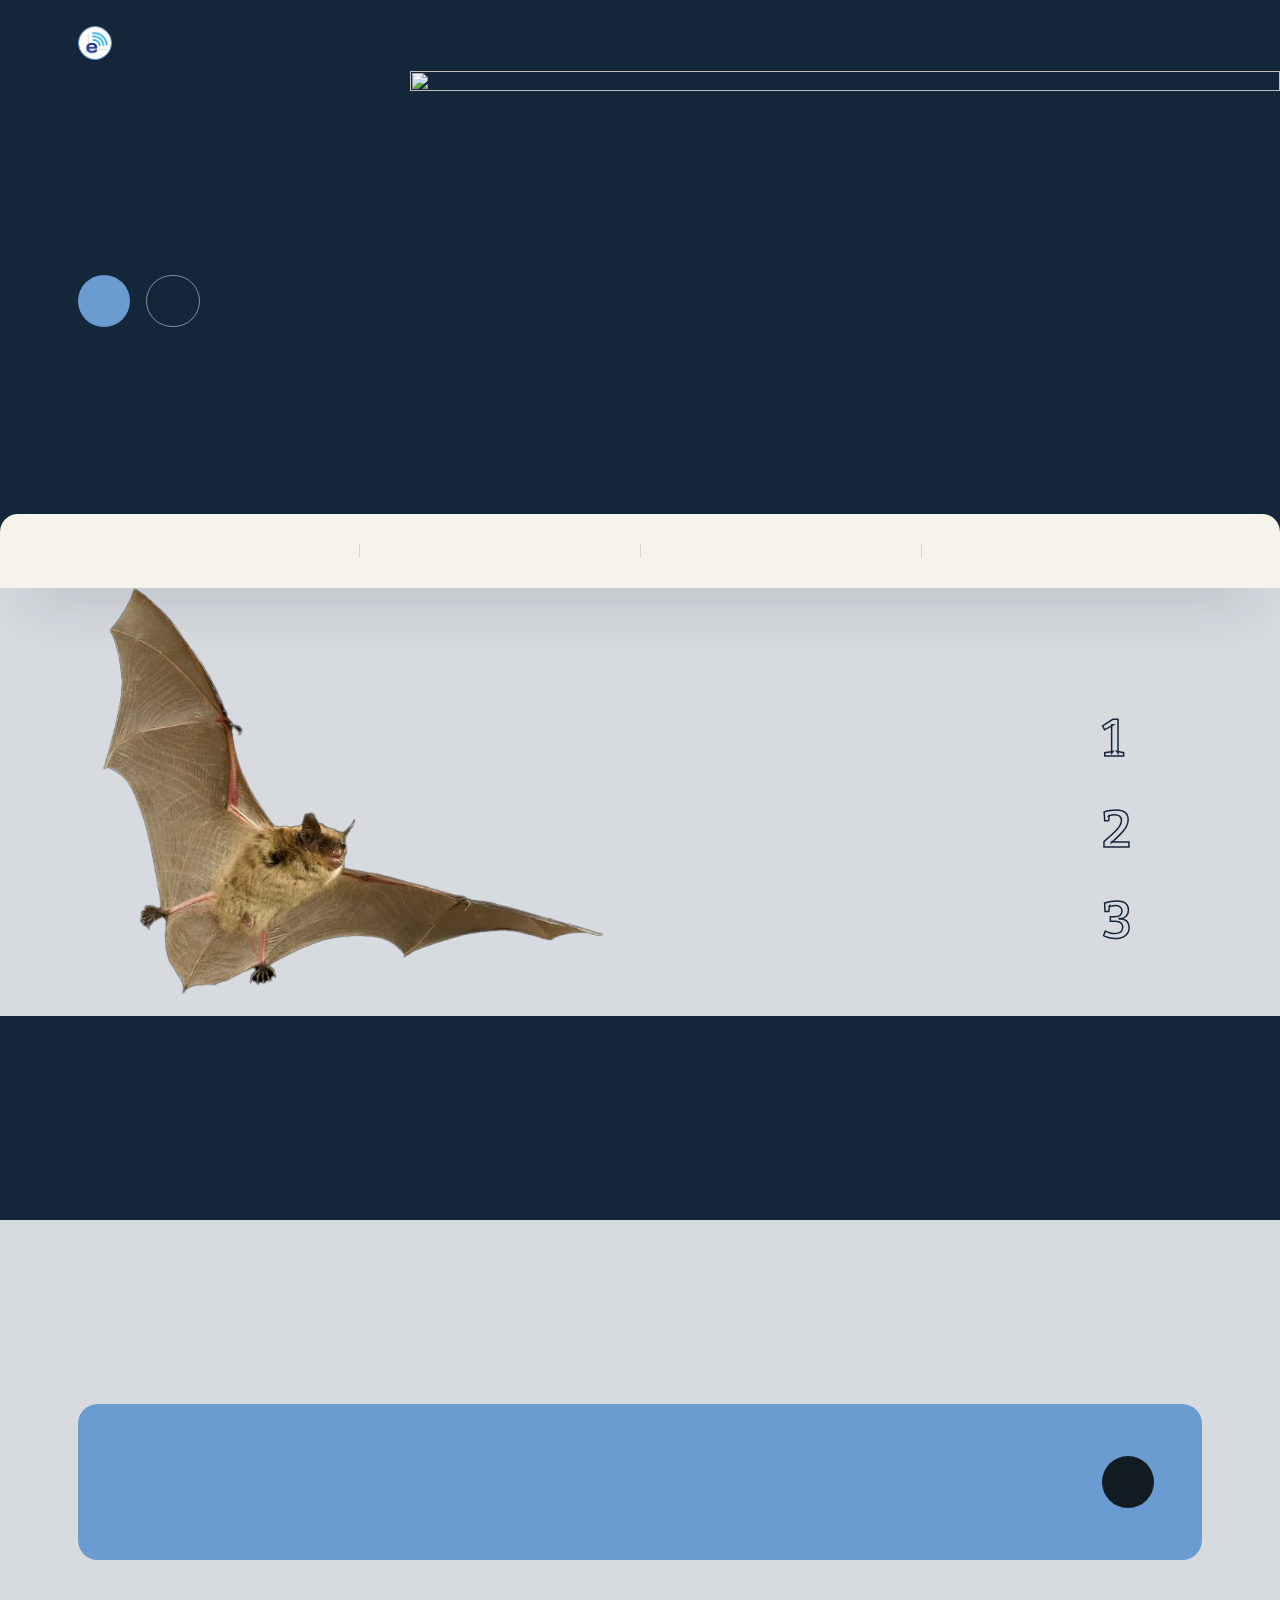
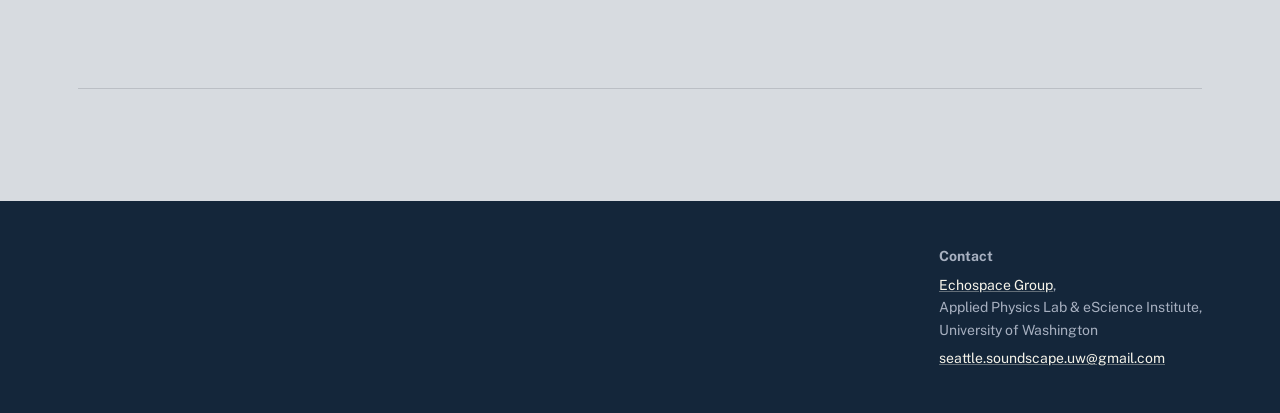
==== index.html @ 72eef3e2 "Many updates: changed bat photo, added header links for future use, more FAQs, general content chang" ====
<!DOCTYPE html>
<html lang="en">
<head>
<meta charset="utf-8">
<meta name="viewport" content="width=device-width, initial-scale=1, viewport-fit=cover">
<meta name="theme-color" content="#14263a">
<title>Greater Seattle Soundscape Monitoring Project</title>
<meta name="description" content="A citizen science program designed to collect and analyze audio data for fauna in Seattle, WA. Supported by the University of Washington Student Technology Fee.">
<link rel="preconnect" href="https://fonts.googleapis.com">
<link rel="preconnect" href="https://fonts.gstatic.com" crossorigin>
<link href="https://fonts.googleapis.com/css2?family=Bitter:ital,wght@0,400;0,500;0,600;0,700;1,500;1,600&amp;family=Public+Sans:wght@400;500;600;700&amp;family=IBM+Plex+Mono:wght@500;600&amp;display=swap" rel="stylesheet">
<link rel="stylesheet" href="styles.css">
</head>
<body>

<a class="skip-link" href="#main">Skip to main content</a>

<header class="top" id="top">
  <div class="wrap">
    <nav class="bar" aria-label="Primary">
      <a class="brand" href="#top">
        <img class="mark" src="assets/echospace_logo.jpg" alt="" aria-hidden="true">
        <span><b data-k="nav.orgName"></b><span data-k="nav.orgSub"></span></span>
      </a>
      <ul class="nav-links">
        <li><a href="/access/" aria-current="page" data-k="nav.login"></a></li>
        <li><a href="/results/" aria-current="page" data-k="nav.results"></a></li>
        <li><a href="#top" aria-current="page" data-k="nav.home"></a></li>
      </ul>
    </nav>

    <div class="hero">
      <div class="hero-copy">
        <h1 data-k="hero.headline"></h1>
        <p data-k="hero.subhead"></p>
        <div class="actions">
          <a class="btn btn-primary" href="#rsvp"><span data-k="hero.ctaPrimary"></span></a>
          <a class="btn btn-line on-dark" href="#how"><span data-k="hero.ctaSecondary"></span></a>
        </div>
        <p class="sponsor" data-k="hero.sponsorLine"></p>
      </div>
    </div>
  </div>
  <div class="hero-image">
    <img src="assets/crow_hero_cropped.webp" data-k-alt="hero.imageAlt" alt="" width="1100" height="616">
  </div>
</header>

<div class="stats">
  <div class="wrap">
    <div class="stat"><strong data-k="stats.1.value"></strong><span data-k="stats.1.label"></span></div>
    <div class="stat"><strong data-k="stats.2.value"></strong><span data-k="stats.2.label"></span></div>
    <div class="stat"><strong data-k="stats.3.value"></strong><span data-k="stats.3.label"></span></div>
    <div class="stat"><strong data-k="stats.4.value"></strong><span data-k="stats.4.label"></span></div>
  </div>
</div>

<main id="main" tabindex="-1">

  <section id="how">
    <div class="wrap">
      <div class="sec-head">
        <h2 data-k="how.heading"></h2>
        <p data-k="how.subhead"></p>
      </div>
      <div class="process">
        <template data-repeat="how.step">
          <div class="step">
            <div class="step-num" aria-hidden="true" data-auto-index></div>
            <div class="step-body">
              <b data-k="title"></b>
              <p data-k="body"></p>
            </div>
          </div>
        </template>
        <div class="step">
          <div class="step-num" aria-hidden="true">1</div>
          <div class="step-body">
            <b></b>
            <p></p>
          </div>
        </div>
        <div class="step">
          <div class="step-num" aria-hidden="true">2</div>
          <div class="step-body">
            <b></b>
            <p></p>
          </div>
        </div>
        <div class="step">
          <div class="step-num" aria-hidden="true">3</div>
          <div class="step-body">
            <b></b>
            <p></p>
          </div>
        </div>
      </div>
    </div>
    <figure class="how-image">
      <img src="assets/bat_flying_cutout.webp" data-k-alt="how.imageAlt" alt="">
    </figure>
    <p class="how-credit" data-k="how.imageCredit"></p>
  </section>

  <section class="mission" aria-labelledby="why-h">
    <div class="wrap">
      <div>
        <blockquote id="why-h" data-k="mission.quote"></blockquote>
      </div>
      <div class="side">
        <template data-repeat="mission.body"><p data-k="text"></p></template>
      </div>
    </div>
  </section>

  <section id="faq" aria-labelledby="faq-h">
    <div class="wrap">
      <div class="sec-head">
        <h2 id="faq-h" data-k="faq.heading"></h2>
      </div>
      <div class="faq">
        <template data-repeat="faq">
          <details><summary data-k="q"></summary><p data-k="a"></p></details>
        </template>
      </div>
    </div>
  </section>

  <div class="wrap">
    <div class="rsvp" id="rsvp">
      <div>
        <h2 data-k="rsvp.heading"></h2>
        <p data-k="rsvp.body"></p>
        <p>
          <b data-k="rsvp.datesLabel"></b> <span data-k="rsvp.datesText"></span>
        </p>
      </div>
      <a class="btn btn-primary" data-k-href="rsvp.buttonHref" href="" target="_blank" rel="noopener"><span data-k="rsvp.button"></span><span class="sr-only"> (opens in a new tab)</span></a>
    </div>
  </div>

  <section id="sponsors" aria-labelledby="sponsors-h">
    <div class="wrap">
      <div class="sec-head">
        <h2 id="sponsors-h" data-k="sponsors.heading"></h2>
        <p data-k="sponsors.subhead"></p>
      </div>
      <ul class="sponsor-row">
        <template data-repeat="sponsors">
          <li><a data-k-href="href" href="#" target="_blank" rel="noopener"><img data-k-src="src" data-k-alt="alt" src="" alt=""></a></li>
        </template>
      </ul>
    </div>
  </section>

</main>

<footer>
  <div class="wrap foot">
    <div>
      <div class="fbrand" data-k="footer.brand"></div>
      <div style="margin-top:8px;max-width:32ch" data-k="footer.tagline"></div>
    </div>
    <div class="cols">
      <div><b data-k="footer.contactLabel">Contact</b><div><a data-k="footer.contactLinkText" data-k-href="footer.contactLinkHref" href="https://uw-echospace.github.io/" target="_blank" rel="noopener">Echospace Group</a>,<br><span data-k="footer.contactLine2">Applied Physics Lab &amp; eScience Institute,</span> <br><span data-k="footer.contactLine3">University of Washington</span></div><div><a data-k="footer.contactEmail" data-k-href="footer.contactEmailHref" href="mailto:seattle.soundscape.uw@gmail.com">seattle.soundscape.uw@gmail.com</a></div></div>
    </div>
  </div>
</footer>

<div class="sticky" id="sticky" aria-hidden="true">
  <div data-k="sticky.text"></div>
  <a class="btn btn-primary" href="#rsvp" tabindex="-1" data-k="sticky.button">RSVP</a>
</div>

<script src="content-loader.js" defer></script>
<script>
(function(){
  var s=document.getElementById('sticky'),hero=document.querySelector('.hero .actions'),fin=document.getElementById('rsvp');
  if(!('IntersectionObserver' in window)){s.classList.add('on');return;}
  var heroVis=true,finVis=false;
  function upd(){s.classList.toggle('on',!heroVis&&!finVis);}
  new IntersectionObserver(function(e){heroVis=e[0].isIntersecting;upd();}).observe(hero);
  new IntersectionObserver(function(e){finVis=e[0].isIntersecting;upd();}).observe(fin);
})();
</script>
</body>
</html>
---- styles.css ----
:root{
  --conifer:#14263a;
  --stone:#d7dbe0;
  --ink:#121a22;
  --soft:#4c545e;
  --lichen:#3d6ea5;
  --lichen-bright:#6a9bd1;
  --cream:#f6f4ea;
  --serif:'Bitter',Georgia,serif;
  --sans:'Public Sans',system-ui,sans-serif;
  --mono:'IBM Plex Mono',ui-monospace,monospace;
}
*{box-sizing:border-box}
html{scroll-behavior:smooth}
body{margin:0;overflow-x:hidden;background:var(--stone);color:var(--ink);font:17px/1.6 var(--sans);-webkit-font-smoothing:antialiased;text-rendering:optimizeLegibility}
a{color:inherit}
img,svg{display:block;max-width:100%}
.wrap{max-width:1180px;margin:0 auto;padding:0 28px}
h1,h2,h3{font-family:var(--serif);font-weight:600;letter-spacing:-.01em;margin:0}
:focus-visible{outline:2px solid var(--ink);outline-offset:2px;box-shadow:0 0 0 5px rgba(246,244,234,.85)}
.sr-only{position:absolute;width:1px;height:1px;padding:0;margin:-1px;overflow:hidden;clip:rect(0,0,0,0);white-space:nowrap;border:0}
.skip-link{position:absolute;left:-9999px;top:0;background:var(--cream);color:var(--ink);padding:14px 22px;border-radius:8px;z-index:100;font:600 14px var(--sans);text-decoration:none}
.skip-link:focus{left:16px;top:16px}

.btn{display:inline-flex;align-items:center;justify-content:center;gap:10px;min-height:52px;padding:0 26px;border-radius:999px;font:600 16px var(--sans);text-decoration:none;border:0;cursor:pointer;white-space:nowrap;transition:transform .15s ease,background .15s ease}
.btn-primary{background:var(--lichen-bright);color:var(--ink)}
.btn-primary:hover{background:var(--cream);transform:translateY(-1px)}
.btn-line{border:1.5px solid var(--ink);color:var(--ink);background:transparent}
.btn-line:hover{background:var(--ink);color:var(--cream)}
.btn-line.on-dark{border-color:rgba(246,244,234,.5);color:var(--cream)}
.btn-line.on-dark:hover{background:var(--cream);color:var(--conifer)}
.btn small{font:500 12px var(--mono)}

/* header */
header.top{background:var(--conifer);color:var(--cream);position:relative;overflow:hidden}
header.top .wrap{position:relative;z-index:1;display:flex;flex-direction:column;min-height:min(62vh,560px)}
.bar{display:flex;align-items:center;justify-content:space-between;gap:16px;padding:26px 0}
.brand{display:flex;align-items:center;gap:11px;min-width:0;text-decoration:none;color:var(--cream)}
.nav-links{display:flex;gap:24px;flex:none;list-style:none;margin:0;padding:0}
.nav-links a{color:var(--cream);text-decoration:none;font:600 14px var(--sans);opacity:.8;padding-bottom:4px;border-bottom:2px solid transparent}
.nav-links a:hover{opacity:1}
.nav-links a[aria-current="page"]{opacity:1;border-bottom-color:var(--lichen-bright)}
.mark{width:34px;height:34px;flex:none;border-radius:50%;border:1.5px solid #6a9bd1;object-fit:cover}
.brand b{display:block;font-family:var(--serif);font-size:16px;font-weight:600;line-height:1.15}
.brand span{display:block;font:600 10px var(--mono);letter-spacing:.08em;color:#a7b2c2;margin-top:2px}

.hero{position:relative;flex:1;display:flex;align-items:center;padding:20px 0}
.hero-copy{position:relative;z-index:1;max-width:620px;padding-bottom:52px}
.hero-image{position:absolute;right:0;bottom:0;width:min(68%,880px);z-index:0;pointer-events:none}
.hero-image img{width:100%;height:auto;display:block}
.hero h1{font-size:clamp(42px,7.2vw,92px);line-height:1.02;color:var(--cream);text-wrap:balance}
.hero h1 em{font-style:italic;color:var(--lichen-bright)}
.hero-copy p{max-width:540px;margin:24px 0 0;font-size:18px;color:#cdd6e2;text-wrap:pretty}
.hero .actions{display:flex;align-items:center;gap:16px;flex-wrap:wrap;margin-top:30px}
.hero-copy .sponsor{font-size:15px;max-width:460px;margin-top:20px;color:#cdd6e2}

/* editorial stat strip, overlapping hero/body seam */
.stats{position:relative;z-index:2;margin:-44px 0 0;background:var(--cream);border-radius:18px 18px 0 0;box-shadow:0 30px 60px -30px rgba(18,26,34,.45);padding:30px 8px}
.stats .wrap{display:flex;align-items:baseline;flex-wrap:wrap;gap:0}
.stat{flex:1 1 200px;padding:6px 26px;position:relative}
.stat+.stat{border-left:1px solid rgba(18,26,34,.14)}
.stat strong{display:block;font-family:var(--serif);font-size:clamp(26px,3vw,36px);font-weight:600;color:var(--conifer)}
.stat span{display:block;font-size:13.5px;color:var(--soft);margin-top:2px}

main{display:block}
section{padding:88px 0 0}
.sec-head{max-width:620px;margin:0 0 40px}
.sec-head h2{font-size:clamp(28px,3.6vw,42px);line-height:1.08;text-wrap:balance}
.sec-head p{margin:14px 0 0;color:var(--soft);font-size:17.5px;max-width:52ch}

/* process */
#how{padding-bottom:72px;position:relative;overflow:hidden}
#how .wrap{position:relative;z-index:1}
#how .sec-head{margin-left:auto;text-align:right}
#how .sec-head h2{text-wrap:normal}
#how .sec-head p{margin-left:auto}
#how .process{align-items:flex-end}
.how-image{position:absolute;left:4%;top:50%;transform:translateY(-50%);width:min(46%,640px);margin:0;z-index:0}
.how-image img{width:100%;height:auto;display:block}
.how-credit{position:absolute;left:16px;bottom:24px;margin:0;font:500 11px var(--mono);letter-spacing:.02em;color:var(--soft);z-index:1}
.process{display:flex;flex-direction:column;gap:44px}
.step{display:grid;grid-template-columns:76px minmax(0,1fr);gap:6px 24px;align-items:start;max-width:640px}
.step-num{font-family:var(--serif);font-size:52px;font-weight:600;line-height:.9;color:transparent;-webkit-text-stroke:1.5px var(--conifer)}
.step-body b{display:block;font-family:var(--serif);font-size:22px;font-weight:600;margin-bottom:6px}
.step-body p{margin:0;color:var(--soft);font-size:16px;max-width:46ch}
.step-body .meta{display:inline-block;margin-top:12px;font:600 12px var(--mono);letter-spacing:.03em;color:var(--conifer);background:rgba(61,110,165,.14);padding:5px 10px;border-radius:6px}

/* mission / pull quote */
.mission{position:relative;background:var(--conifer);color:var(--cream);padding:96px 0}
.mission .wrap{position:relative;display:grid;grid-template-columns:minmax(0,1.4fr) minmax(0,1fr);gap:56px;align-items:start}
.mission blockquote{margin:0;font-family:var(--serif);font-style:italic;font-weight:500;font-size:clamp(24px,3.2vw,38px);line-height:1.28;color:var(--cream);text-wrap:balance}
.mission blockquote em{font-style:italic;color:var(--lichen-bright)}
.mission .side{padding-top:12px;font-size:15.5px;color:#c3cbd8}
.mission .side p+p{margin-top:16px}

/* faq */
.faq{max-width:760px}
.faq details{border-top:1px solid rgba(18,26,34,.18)}
.faq details:last-child{border-bottom:1px solid rgba(18,26,34,.18)}
.faq summary{list-style:none;cursor:pointer;display:flex;justify-content:space-between;gap:18px;align-items:center;min-height:64px;padding:6px 0;font-family:var(--serif);font-weight:600;font-size:18px}
.faq summary::-webkit-details-marker{display:none}
.faq summary::after{content:'+';flex:none;width:26px;height:26px;border-radius:50%;border:1.5px solid var(--ink);display:grid;place-items:center;font:600 15px var(--mono)}
.faq details[open] summary::after{content:'\2212'}
.faq p{margin:0 0 22px;color:var(--soft);max-width:64ch;font-size:15.5px}

/* final rsvp */
.rsvp{margin:96px 0 0;background:var(--lichen-bright);border-radius:20px;padding:52px 48px;display:grid;grid-template-columns:minmax(0,1fr) auto;gap:32px;align-items:center;position:relative;overflow:hidden}
.rsvp h2{font-size:clamp(26px,3.2vw,36px);color:var(--ink)}
.rsvp p{margin:10px 0 0;color:var(--conifer);max-width:520px;font-size:16px}
.rsvp .btn-primary{background:var(--ink);color:var(--cream)}
.rsvp .btn-primary:hover{background:var(--conifer);color:var(--cream)}

/* sponsors */
.sponsor-row{list-style:none;margin:0;padding:0;display:flex;flex-wrap:wrap;gap:20px 48px;align-items:baseline;border-top:1px solid rgba(18,26,34,.14);padding-top:32px}
.sponsor-row li{font-family:var(--serif);font-size:19px;font-weight:600;color:var(--soft);letter-spacing:-.005em}
.sponsor-row img{max-height:90px;max-width:100%;width:auto;height:auto;display:block}

footer{margin-top:80px;background:var(--conifer);color:#a7b0c0;padding:44px 0}
.foot{display:flex;justify-content:space-between;gap:20px;flex-wrap:wrap;align-items:flex-start;font-size:14px}
.foot .fbrand{color:var(--cream);font-family:var(--serif);font-size:16px;font-weight:600}
.foot a{color:var(--cream);text-decoration:underline;text-decoration-color:rgba(246,244,234,.35)}
.foot .cols{display:flex;gap:56px;flex-wrap:wrap}
.foot .cols div div{margin-top:6px}

.sticky{position:fixed;left:0;right:0;bottom:0;z-index:20;padding:12px 18px calc(12px + env(safe-area-inset-bottom));background:rgba(246,244,234,.97);border-top:1px solid rgba(18,26,34,.15);display:none;gap:14px;align-items:center;transform:translateY(110%);transition:transform .25s ease;backdrop-filter:blur(6px)}
.sticky.on{transform:none}
.sticky div{flex:1;min-width:0;font-size:13px;line-height:1.3;color:var(--ink)}
.sticky div b{display:block;font-family:var(--serif);font-size:15px}
.sticky .btn{min-height:46px;padding:0 20px}

@media (max-width:980px){
  .mission .wrap{grid-template-columns:1fr}
  .hero-image{display:none}
  .how-image{display:none}
  .how-credit{display:none}
  #how .sec-head{margin-left:0;text-align:left}
  #how .sec-head p{margin-left:0}
  #how .process{align-items:stretch}
}
@media (max-width:640px){
  body{padding-bottom:80px}
  .bar{padding:18px 0;gap:10px}
  .brand{gap:9px}
  .brand b{font-size:14px}
  .brand span span{display:none}
  .mark{width:30px;height:30px}
  .nav-links{gap:16px}
  .nav-links a{font-size:13px}
  .wrap{padding:0 20px}
  section{padding-top:56px}
  header.top .wrap{min-height:auto}
  .hero{padding:16px 0 0}
  .hero-copy{padding-bottom:52px}
  .hero .actions .btn{flex:1 1 100%}
  .stats{display:none}
  .step{grid-template-columns:48px minmax(0,1fr);gap:4px 16px}
  .step-num{font-size:36px}
  .mission{padding:56px 0}
  .rsvp{grid-template-columns:1fr;text-align:left;padding:32px 24px}
  .foot{flex-direction:column;gap:28px}
  .sticky{display:flex}
}
@media (prefers-reduced-motion:reduce){html{scroll-behavior:auto}.sticky{transition:none}}
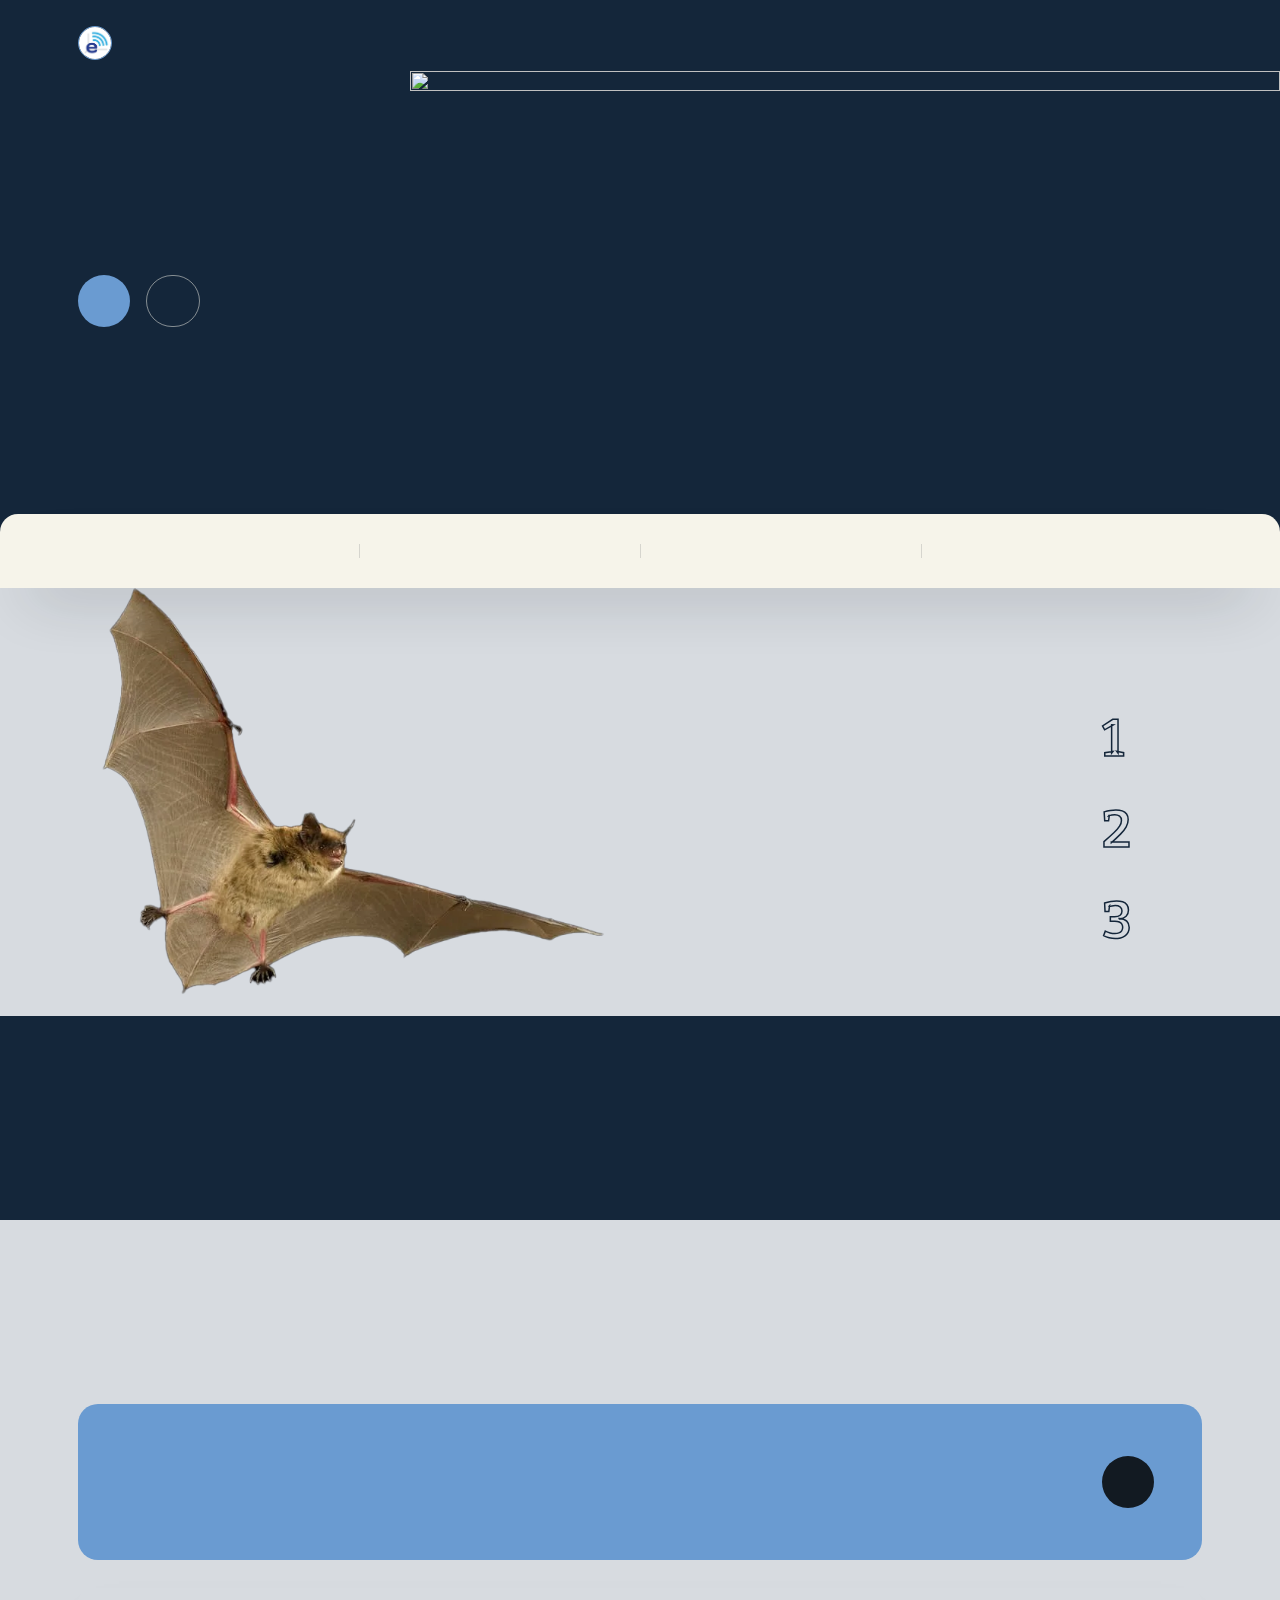
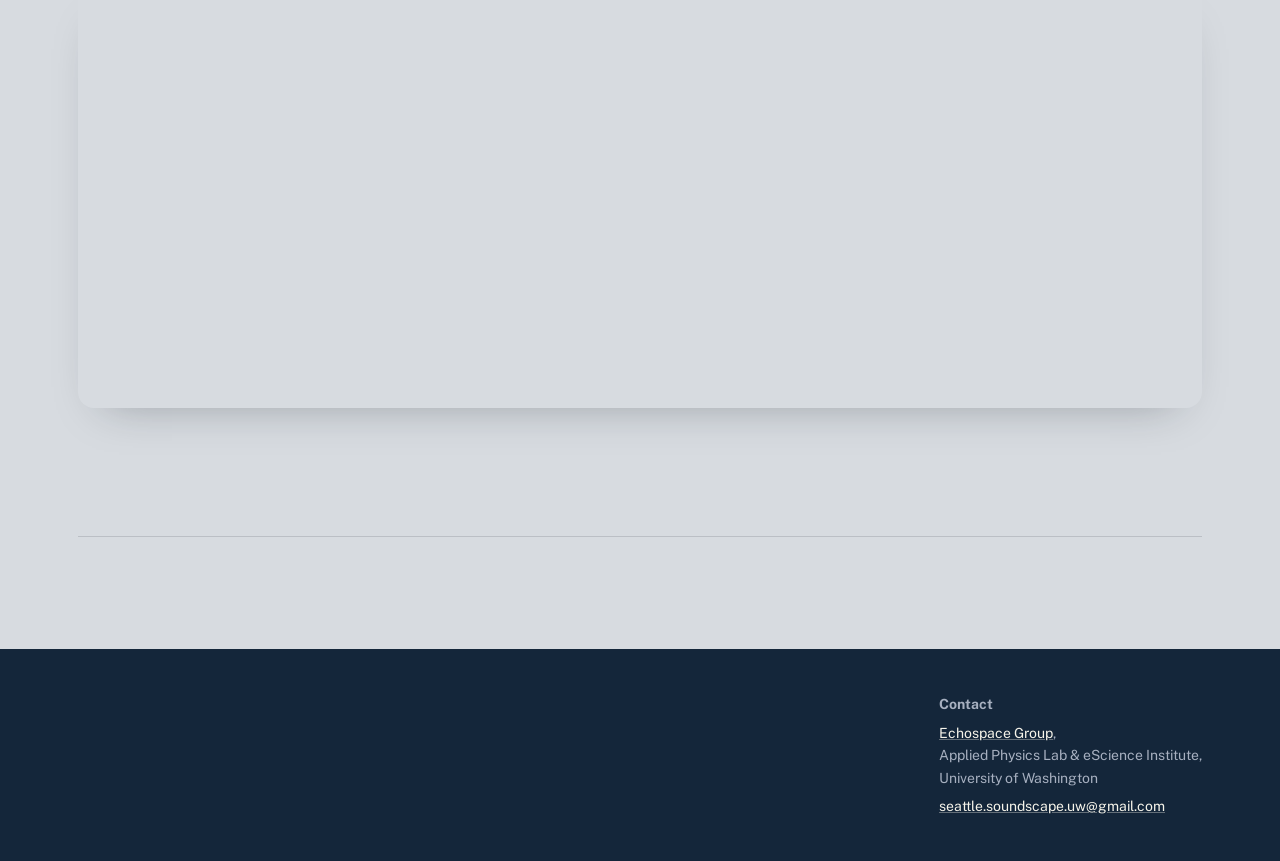
==== commit f968c2ea: "updates" ====
--- a/index.html
+++ b/index.html
@@ -137,6 +137,9 @@
       </div>
       <a class="btn btn-primary" data-k-href="rsvp.buttonHref" href="" target="_blank" rel="noopener"><span data-k="rsvp.button"></span><span class="sr-only"> (opens in a new tab)</span></a>
     </div>
+    <div class="map-embed">
+      <iframe src="https://map.uw.edu/?id=2099#!m/975305?s/?mc/47.65321738274989,-122.31190963579229?z/17.44783437685889?lvl/0" width="100%" height="100%" title="University of Washington - Seattle eScience Institute Location" scrolling="no" allow="geolocation; gyroscope; accelerometer" style="border:0px solid #fff; margin:0; padding:0;" loading="lazy"></iframe>
+    </div>
   </div>
 
   <section id="sponsors" aria-labelledby="sponsors-h">
--- a/styles.css
+++ b/styles.css
@@ -115,6 +115,9 @@
 .sponsor-row li{font-family:var(--serif);font-size:19px;font-weight:600;color:var(--soft);letter-spacing:-.005em}
 .sponsor-row img{max-height:90px;max-width:100%;width:auto;height:auto;display:block}
 
+.map-embed{margin:28px 0 0;border-radius:16px;overflow:hidden;height:420px;box-shadow:0 20px 44px -26px rgba(18,26,34,.35)}
+.map-embed iframe{width:100%;height:100%;display:block}
+
 footer{margin-top:80px;background:var(--conifer);color:#a7b0c0;padding:44px 0}
 .foot{display:flex;justify-content:space-between;gap:20px;flex-wrap:wrap;align-items:flex-start;font-size:14px}
 .foot .fbrand{color:var(--cream);font-family:var(--serif);font-size:16px;font-weight:600}
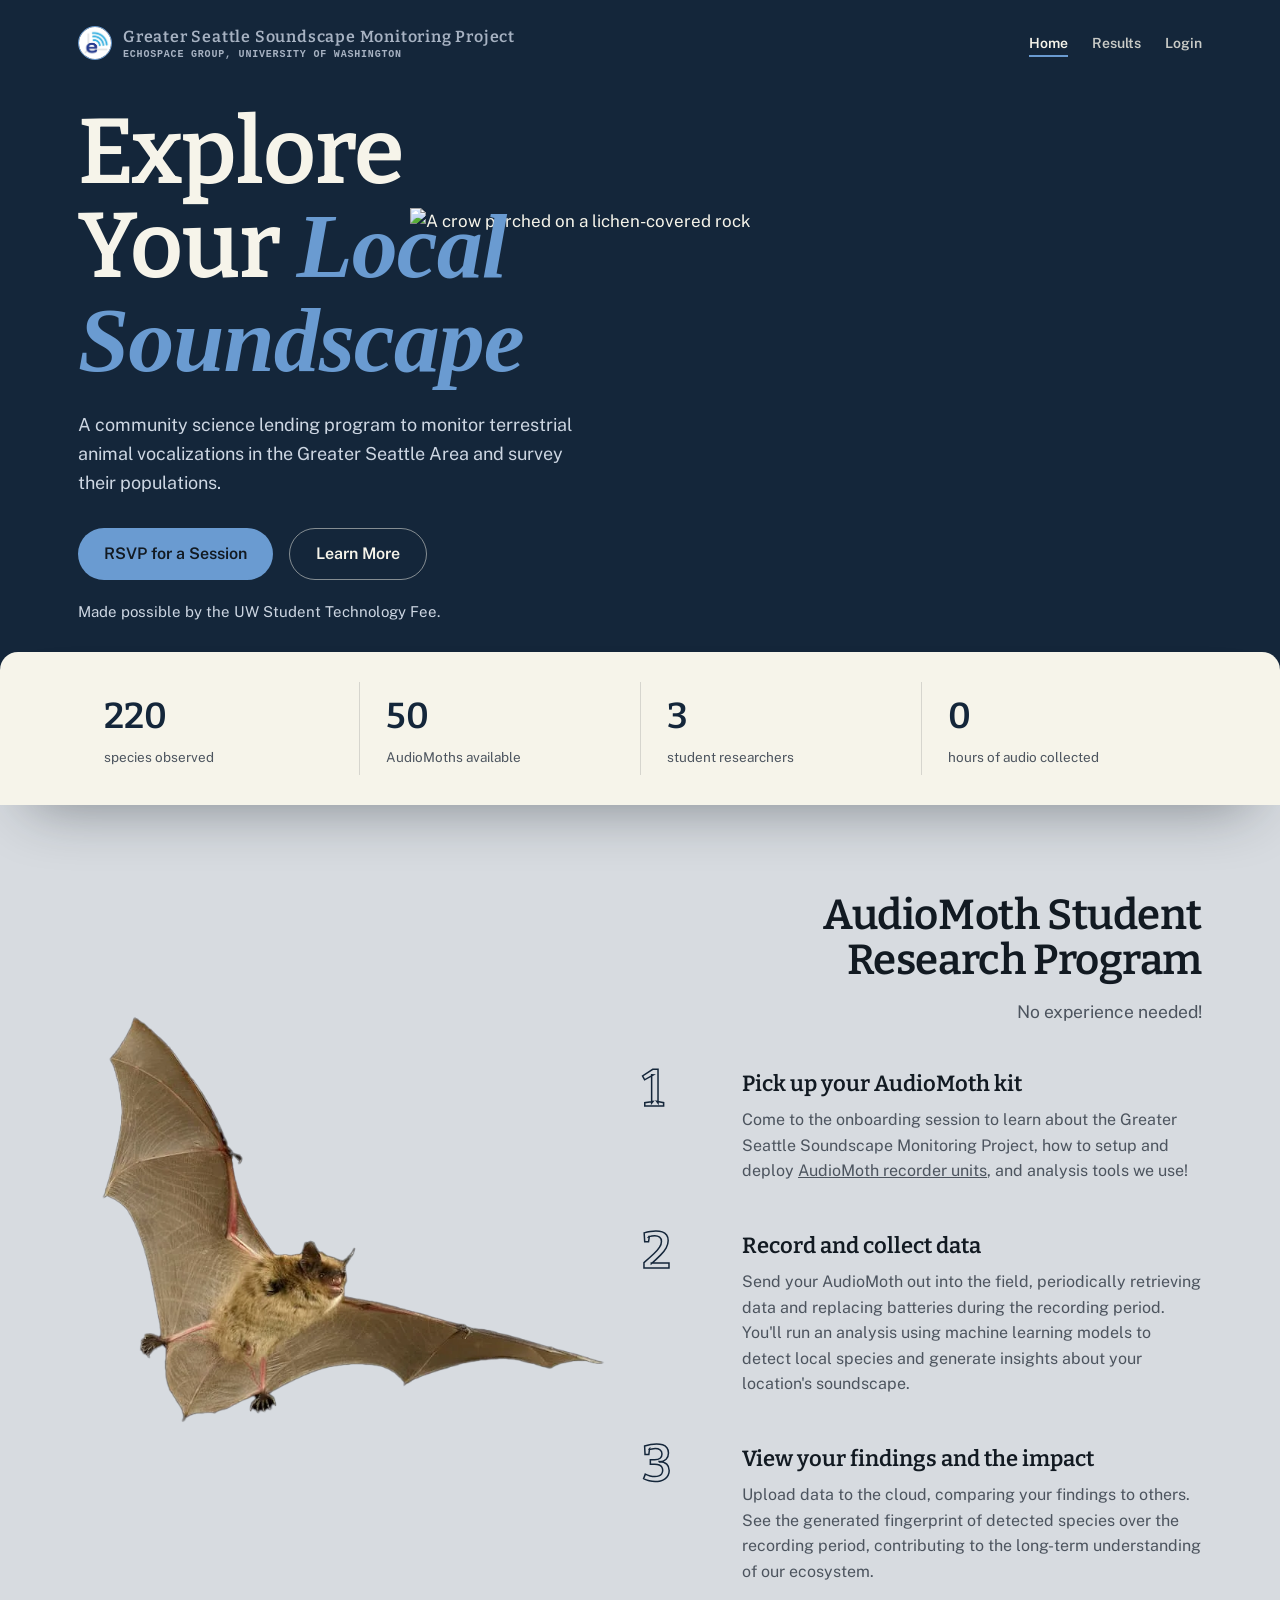
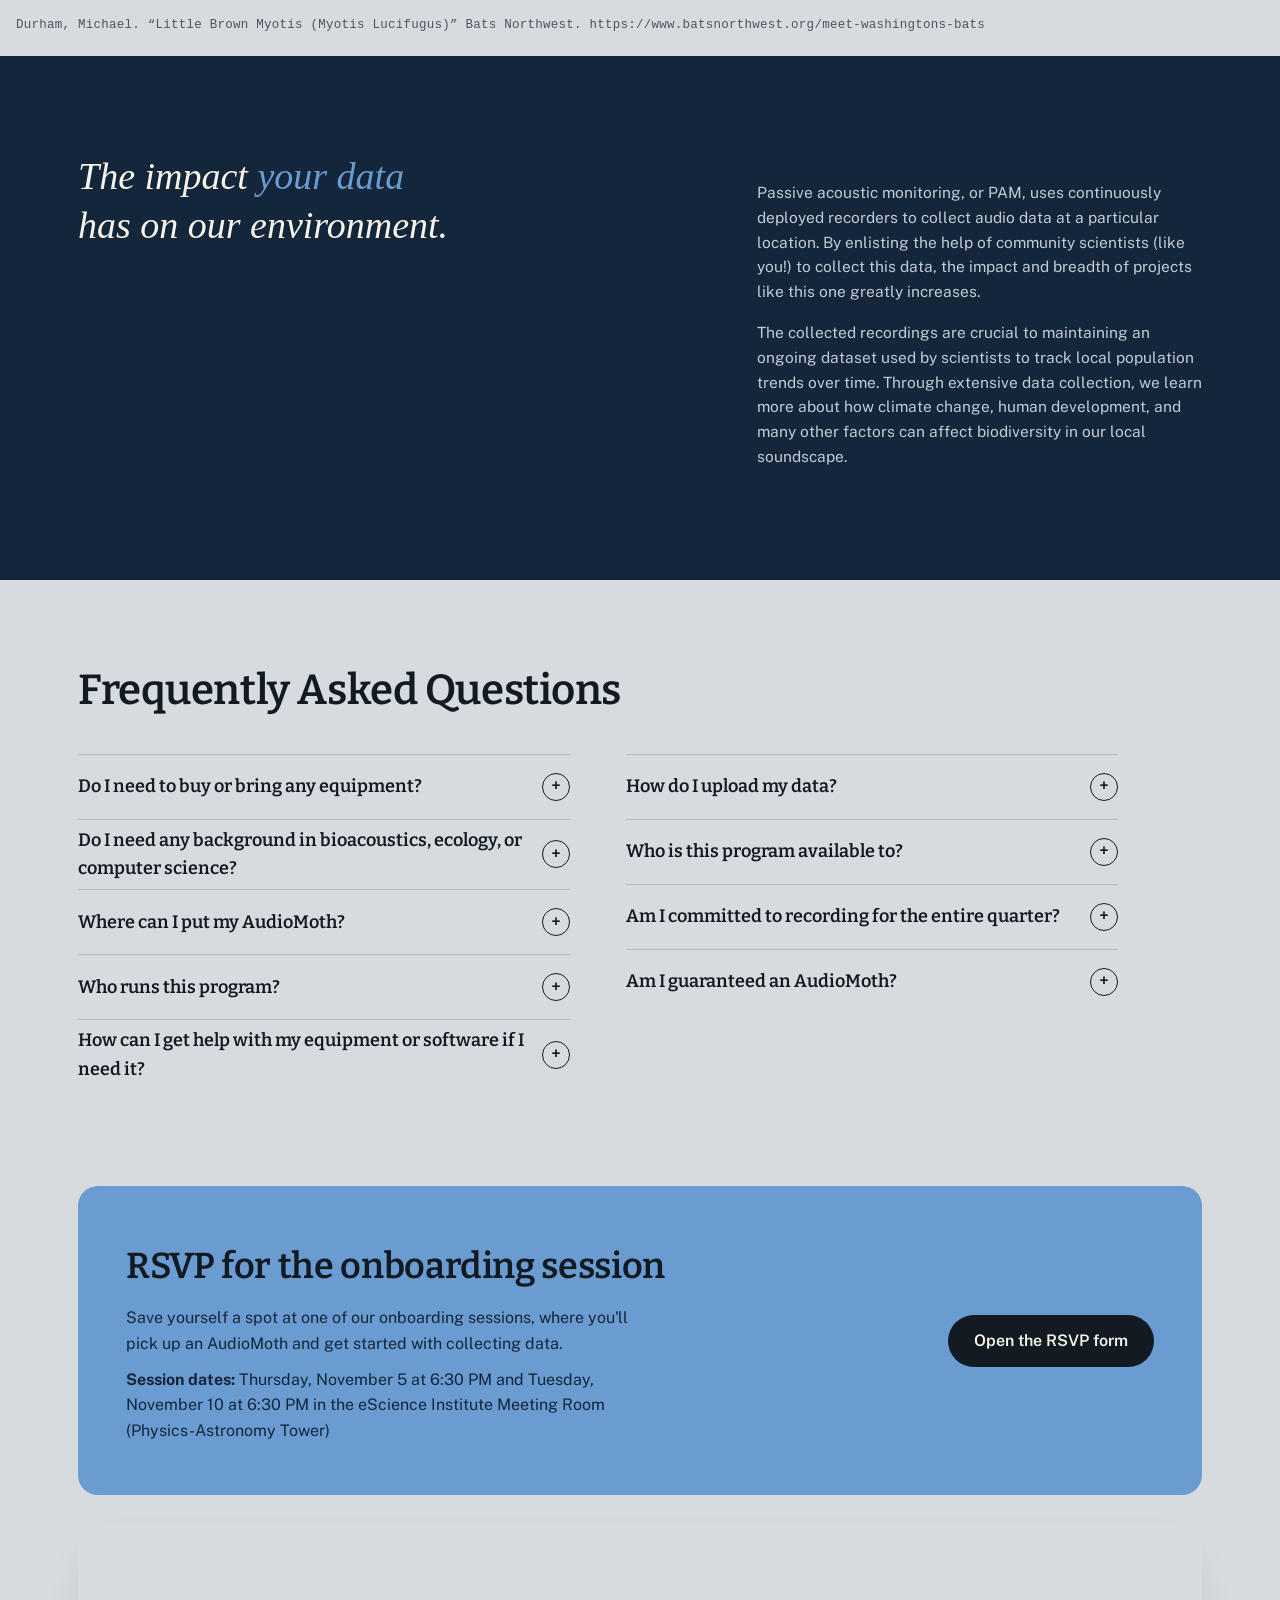
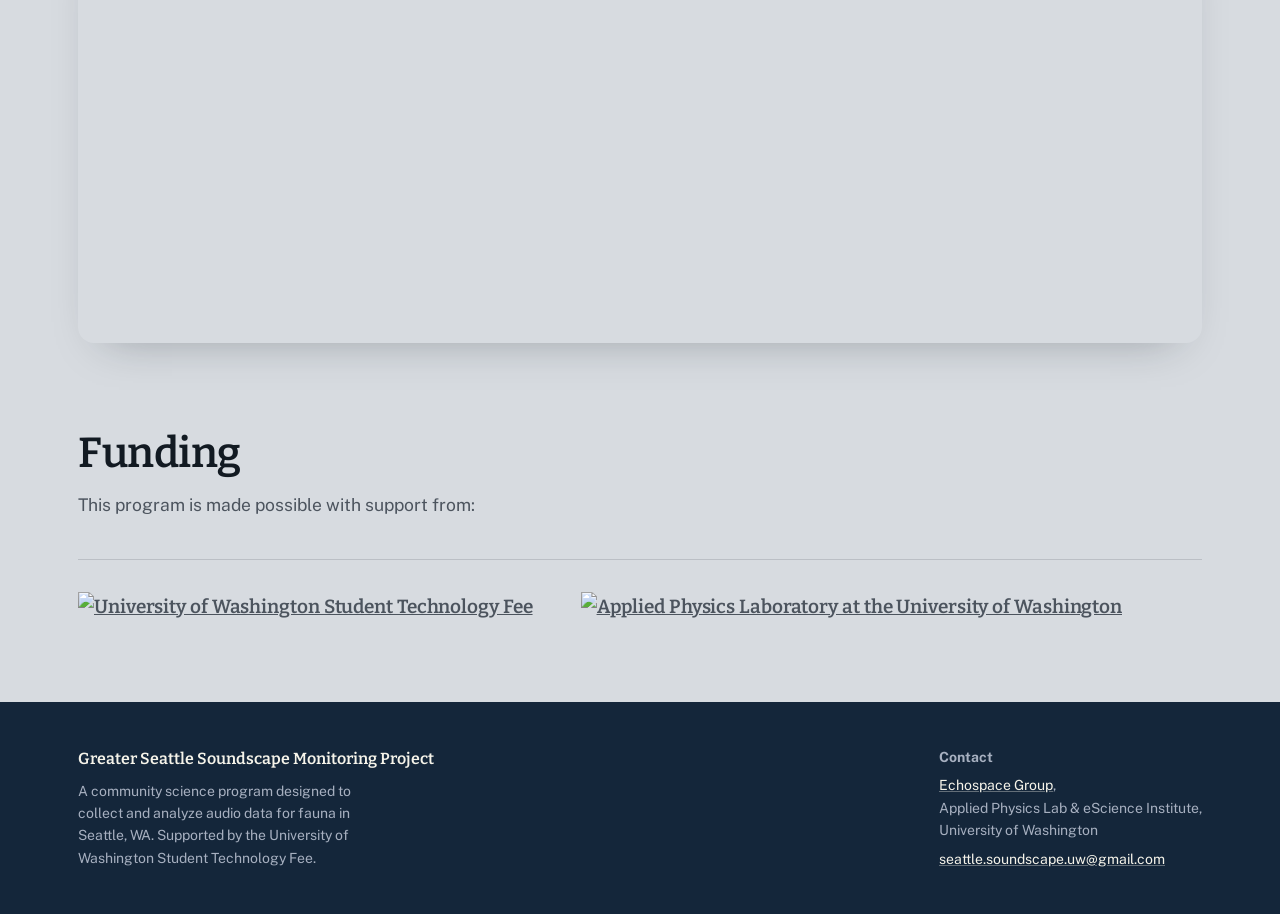
==== commit 3a47b1db: "Added coming soon pages for results and login, updated some website content to be more uniform with " ====
--- a/index.html
+++ b/index.html
@@ -23,9 +23,9 @@
         <span><b data-k="nav.orgName"></b><span data-k="nav.orgSub"></span></span>
       </a>
       <ul class="nav-links">
-        <li><a href="/access/" aria-current="page" data-k="nav.login"></a></li>
-        <li><a href="/results/" aria-current="page" data-k="nav.results"></a></li>
         <li><a href="#top" aria-current="page" data-k="nav.home"></a></li>
+        <li><a href="/results/" data-k="nav.results"></a></li>
+        <li><a href="/login/" data-k="nav.login"></a></li>
       </ul>
     </nav>
 
@@ -119,9 +119,16 @@
         <h2 id="faq-h" data-k="faq.heading"></h2>
       </div>
       <div class="faq">
-        <template data-repeat="faq">
-          <details><summary data-k="q"></summary><p data-k="a"></p></details>
-        </template>
+        <div class="faq-col">
+          <template data-repeat="faq" data-repeat-slice="1">
+            <details><summary data-k="q"></summary><p data-k="a"></p></details>
+          </template>
+        </div>
+        <div class="faq-col">
+          <template data-repeat="faq" data-repeat-slice="2">
+            <details><summary data-k="q"></summary><p data-k="a"></p></details>
+          </template>
+        </div>
       </div>
     </div>
   </section>
--- a/styles.css
+++ b/styles.css
@@ -12,7 +12,8 @@
 }
 *{box-sizing:border-box}
 html{scroll-behavior:smooth}
-body{margin:0;overflow-x:hidden;background:var(--stone);color:var(--ink);font:17px/1.6 var(--sans);-webkit-font-smoothing:antialiased;text-rendering:optimizeLegibility}
+body{margin:0;min-height:100vh;display:flex;flex-direction:column;overflow-x:hidden;background:var(--stone);color:var(--ink);font:17px/1.6 var(--sans);-webkit-font-smoothing:antialiased;text-rendering:optimizeLegibility}
+main{flex:1 0 auto}
 a{color:inherit}
 img,svg{display:block;max-width:100%}
 .wrap{max-width:1180px;margin:0 auto;padding:0 28px}
@@ -32,7 +33,7 @@
 .btn small{font:500 12px var(--mono)}
 
 /* header */
-header.top{background:var(--conifer);color:var(--cream);position:relative;overflow:hidden}
+header.top{background:var(--conifer);color:var(--cream);position:relative;overflow:hidden;flex:1 0 auto}
 header.top .wrap{position:relative;z-index:1;display:flex;flex-direction:column;min-height:min(62vh,560px)}
 .bar{display:flex;align-items:center;justify-content:space-between;gap:16px;padding:26px 0}
 .brand{display:flex;align-items:center;gap:11px;min-width:0;text-decoration:none;color:var(--cream)}
@@ -54,7 +55,13 @@
 .hero .actions{display:flex;align-items:center;gap:16px;flex-wrap:wrap;margin-top:30px}
 .hero-copy .sponsor{font-size:15px;max-width:460px;margin-top:20px;color:#cdd6e2}
 
-/* editorial stat strip, overlapping hero/body seam */
+/* "coming soon" placeholder pages */
+.soon{flex:1;display:flex;flex-direction:column;align-items:center;justify-content:center;text-align:center;padding:40px 0;gap:18px}
+.soon h1{font-size:clamp(42px,7vw,76px);line-height:1.04;color:var(--cream);margin:0}
+.soon p{max-width:480px;color:#cdd6e2;font-size:17px;margin:0}
+.soon .btn{margin-top:12px}
+
+/* stats strip */
 .stats{position:relative;z-index:2;margin:-44px 0 0;background:var(--cream);border-radius:18px 18px 0 0;box-shadow:0 30px 60px -30px rgba(18,26,34,.45);padding:30px 8px}
 .stats .wrap{display:flex;align-items:baseline;flex-wrap:wrap;gap:0}
 .stat{flex:1 1 200px;padding:6px 26px;position:relative}
@@ -77,7 +84,7 @@
 #how .process{align-items:flex-end}
 .how-image{position:absolute;left:4%;top:50%;transform:translateY(-50%);width:min(46%,640px);margin:0;z-index:0}
 .how-image img{width:100%;height:auto;display:block}
-.how-credit{position:absolute;left:16px;bottom:24px;margin:0;font:500 11px var(--mono);letter-spacing:.02em;color:var(--soft);z-index:1}
+.how-credit{position:absolute;left:16px;bottom:24px;margin:0;font:500 12.5px var(--mono);letter-spacing:.02em;color:var(--soft);z-index:1}
 .process{display:flex;flex-direction:column;gap:44px}
 .step{display:grid;grid-template-columns:76px minmax(0,1fr);gap:6px 24px;align-items:start;max-width:640px}
 .step-num{font-family:var(--serif);font-size:52px;font-weight:600;line-height:.9;color:transparent;-webkit-text-stroke:1.5px var(--conifer)}
@@ -85,7 +92,7 @@
 .step-body p{margin:0;color:var(--soft);font-size:16px;max-width:46ch}
 .step-body .meta{display:inline-block;margin-top:12px;font:600 12px var(--mono);letter-spacing:.03em;color:var(--conifer);background:rgba(61,110,165,.14);padding:5px 10px;border-radius:6px}
 
-/* mission / pull quote */
+/* mission */
 .mission{position:relative;background:var(--conifer);color:var(--cream);padding:96px 0}
 .mission .wrap{position:relative;display:grid;grid-template-columns:minmax(0,1.4fr) minmax(0,1fr);gap:56px;align-items:start}
 .mission blockquote{margin:0;font-family:var(--serif);font-style:italic;font-weight:500;font-size:clamp(24px,3.2vw,38px);line-height:1.28;color:var(--cream);text-wrap:balance}
@@ -94,9 +101,10 @@
 .mission .side p+p{margin-top:16px}
 
 /* faq */
-.faq{max-width:760px}
-.faq details{border-top:1px solid rgba(18,26,34,.18)}
-.faq details:last-child{border-bottom:1px solid rgba(18,26,34,.18)}
+.faq{max-width:1040px;display:flex;gap:56px}
+.faq-col{flex:1;min-width:0}
+.faq-col details{border-top:1px solid rgba(18,26,34,.18)}
+.faq-col details:last-child{border-bottom:1px solid rgba(18,26,34,.18)}
 .faq summary{list-style:none;cursor:pointer;display:flex;justify-content:space-between;gap:18px;align-items:center;min-height:64px;padding:6px 0;font-family:var(--serif);font-weight:600;font-size:18px}
 .faq summary::-webkit-details-marker{display:none}
 .faq summary::after{content:'+';flex:none;width:26px;height:26px;border-radius:50%;border:1.5px solid var(--ink);display:grid;place-items:center;font:600 15px var(--mono)}
@@ -139,6 +147,7 @@
   #how .sec-head{margin-left:0;text-align:left}
   #how .sec-head p{margin-left:0}
   #how .process{align-items:stretch}
+  .faq{flex-direction:column;gap:0;max-width:760px}
 }
 @media (max-width:640px){
   body{padding-bottom:80px}
@@ -160,6 +169,7 @@
   .step-num{font-size:36px}
   .mission{padding:56px 0}
   .rsvp{grid-template-columns:1fr;text-align:left;padding:32px 24px}
+  .map-embed{height:300px}
   .foot{flex-direction:column;gap:28px}
   .sticky{display:flex}
 }
